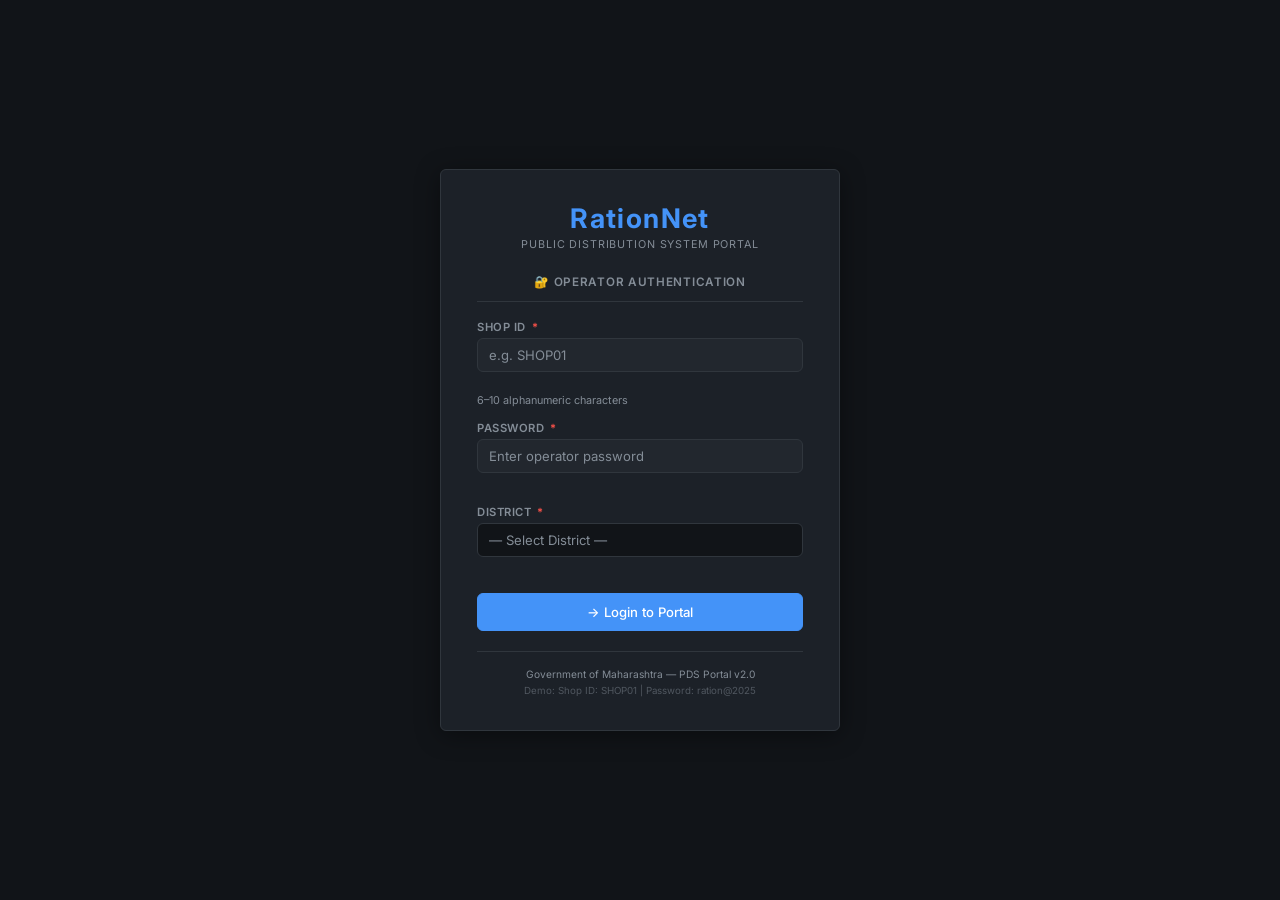
==== index.html @ d31e5815 "Restructured files to root: removed rationnet folder" ====
<!DOCTYPE html>
<html lang="en">
<head>
  <meta charset="UTF-8">
  <meta name="viewport" content="width=device-width, initial-scale=1.0">
  <title>RationNet — Login | Maharashtra PDS Portal</title>
  <meta name="description" content="RationNet - Government of Maharashtra Public Distribution System Operator Portal">
  <link rel="stylesheet" href="css/style.css">
  <link rel="stylesheet" href="css/components.css">
  <link rel="stylesheet" href="css/forms.css">
</head>
<body>
  <div id="toast-container"></div>

  <main class="login-page">
    <div class="login-card">
      <div class="login-logo">
        <span class="brand-name">RationNet</span>
        <span class="brand-sub">Public Distribution System Portal</span>
      </div>

      <p class="login-form-title">🔐 Operator Authentication</p>

      <form class="login-form" id="login-form" novalidate autocomplete="off">
        <input type="hidden" id="ben-edit-id" value="">

        <div class="form-group">
          <label class="form-label" for="shopId">Shop ID <span class="required">*</span></label>
          <input
            type="text"
            id="shopId"
            class="form-control"
            placeholder="e.g. SHOP01"
            maxlength="10"
            autocomplete="off"
            spellcheck="false"
          >
          <span class="field-error" id="err-shopId"></span>
          <span class="field-hint">6–10 alphanumeric characters</span>
        </div>

        <div class="form-group">
          <label class="form-label" for="password">Password <span class="required">*</span></label>
          <input
            type="password"
            id="password"
            class="form-control"
            placeholder="Enter operator password"
            autocomplete="off"
          >
          <span class="field-error" id="err-password"></span>
        </div>

        <div class="form-group">
          <label class="form-label" for="district">District <span class="required">*</span></label>
          <select id="district" class="form-control">
            <option value="">— Select District —</option>
            <option>Ahmednagar</option>
            <option>Akola</option>
            <option>Amravati</option>
            <option>Aurangabad</option>
            <option>Beed</option>
            <option>Bhandara</option>
            <option>Buldhana</option>
            <option>Chandrapur</option>
            <option>Dhule</option>
            <option>Gadchiroli</option>
            <option>Gondia</option>
            <option>Hingoli</option>
            <option>Jalgaon</option>
            <option>Jalna</option>
            <option>Kolhapur</option>
            <option>Latur</option>
            <option>Mumbai City</option>
            <option>Mumbai Suburban</option>
            <option>Nagpur</option>
            <option>Nanded</option>
            <option>Nandurbar</option>
            <option>Nashik</option>
            <option>Osmanabad</option>
            <option>Palghar</option>
            <option>Parbhani</option>
            <option>Pune</option>
            <option>Raigad</option>
            <option>Ratnagiri</option>
            <option>Sangli</option>
            <option>Satara</option>
            <option>Sindhudurg</option>
            <option>Solapur</option>
            <option>Thane</option>
            <option>Wardha</option>
            <option>Washim</option>
            <option>Yavatmal</option>
          </select>
          <span class="field-error" id="err-district"></span>
        </div>

        <button type="submit" class="btn btn-primary btn-login" id="btn-login">
          <span id="btn-login-text">→ Login to Portal</span>
        </button>
      </form>

      <div class="login-footer-text">
        Government of Maharashtra — PDS Portal v2.0<br>
        <span style="opacity:0.5;font-size:0.65rem">Demo: Shop ID: SHOP01 | Password: ration@2025</span>
      </div>
    </div>
  </main>

  <script src="js/storage.js"></script>
  <script src="js/auth.js"></script>
</body>
</html>
---- css/style.css ----
/* RationNet — Simple Dark Mode */

@import url('https://fonts.googleapis.com/css2?family=Inter:wght@400;500;600;700&display=swap');

:root {
  --bg: #111418;
  --bg-card: #1c2128;
  --bg-elevated: #22272e;
  --border: #30363d;
  --accent: #4493f8;
  --accent-light: rgba(68, 147, 248, 0.1);
  --text: #e6edf3;
  --text-muted: #848d97;
  --green: #3fb950;
  --green-bg: rgba(63, 185, 80, 0.1);
  --amber: #d29922;
  --amber-bg: rgba(210, 153, 34, 0.1);
  --red: #f85149;
  --red-bg: rgba(248, 81, 73, 0.1);
  --blue: #4493f8;
  --blue-bg: rgba(68, 147, 248, 0.1);
  --sidebar-width: 200px;
  --navbar-height: 52px;
  --radius: 6px;
}

*, *::before, *::after { box-sizing: border-box; margin: 0; padding: 0; }

html { font-size: 15px; }

body {
  background: var(--bg);
  color: var(--text);
  font-family: 'Inter', system-ui, sans-serif;
  min-height: 100vh;
}

h1, h2, h3, h4 { font-weight: 600; color: var(--text); line-height: 1.3; }
h1 { font-size: 1.4rem; }
h2 { font-size: 1.15rem; }

a { color: var(--accent); text-decoration: none; }
a:hover { text-decoration: underline; }

/* Layout */
.app-layout { display: flex; flex-direction: column; min-height: 100vh; }
.app-body { display: flex; flex: 1; padding-top: var(--navbar-height); }
.main-content {
  flex: 1;
  margin-left: var(--sidebar-width);
  padding: 24px 28px;
  min-height: calc(100vh - var(--navbar-height));
}

/* Page header */
.page-header {
  margin-bottom: 20px;
  display: flex;
  align-items: center;
  justify-content: space-between;
  flex-wrap: wrap;
  gap: 10px;
  padding-bottom: 14px;
  border-bottom: 1px solid var(--border);
}
.page-title { font-size: 1.3rem; font-weight: 700; }

/* Cards */
.card {
  background: var(--bg-card);
  border: 1px solid var(--border);
  border-radius: var(--radius);
  padding: 18px 20px;
}

/* KPI Grid */
.kpi-grid {
  display: grid;
  grid-template-columns: repeat(auto-fit, minmax(180px, 1fr));
  gap: 14px;
  margin-bottom: 22px;
}

.kpi-card {
  background: var(--bg-card);
  border: 1px solid var(--border);
  border-radius: var(--radius);
  padding: 18px 20px;
  display: flex;
  align-items: flex-start;
  gap: 14px;
}

.kpi-icon { font-size: 1.6rem; flex-shrink: 0; }
.kpi-value {
  font-size: 2rem;
  font-weight: 700;
  color: var(--accent);
  line-height: 1;
  margin-bottom: 3px;
}
.kpi-label { font-size: 0.78rem; color: var(--text-muted); font-weight: 500; }

/* Alert banner */
.alert-banner {
  display: flex;
  align-items: center;
  gap: 8px;
  padding: 10px 14px;
  border-radius: var(--radius);
  font-size: 0.875rem;
  margin-bottom: 16px;
  border: 1px solid;
}
.alert-banner.amber { background: var(--amber-bg); border-color: rgba(210,153,34,0.35); color: var(--amber); }
.alert-banner.red   { background: var(--red-bg);   border-color: rgba(248,81,73,0.35);  color: var(--red); }
.alert-banner.green { background: var(--green-bg); border-color: rgba(63,185,80,0.35);  color: var(--green); }

/* Tables */
.table-container {
  background: var(--bg-card);
  border: 1px solid var(--border);
  border-radius: var(--radius);
  overflow: hidden;
  margin-bottom: 20px;
}

.table-toolbar {
  display: flex;
  align-items: center;
  justify-content: space-between;
  padding: 12px 16px;
  border-bottom: 1px solid var(--border);
  background: var(--bg-elevated);
  gap: 10px;
  flex-wrap: wrap;
}

.table-toolbar-title { font-size: 0.82rem; font-weight: 600; color: var(--text-muted); text-transform: uppercase; letter-spacing: 0.05em; }
.table-count { font-size: 0.78rem; color: var(--text-muted); }

.data-table { width: 100%; border-collapse: collapse; font-size: 0.85rem; }
.data-table thead tr { background: var(--bg-elevated); }
.data-table th {
  padding: 10px 14px;
  text-align: left;
  font-size: 0.75rem;
  font-weight: 600;
  text-transform: uppercase;
  letter-spacing: 0.05em;
  color: var(--text-muted);
  border-bottom: 1px solid var(--border);
  white-space: nowrap;
}
.data-table td {
  padding: 10px 14px;
  border-bottom: 1px solid var(--border);
  vertical-align: middle;
  color: var(--text);
}
.data-table tbody tr:last-child td { border-bottom: none; }
.data-table tbody tr:nth-child(even) { background: rgba(255,255,255,0.02); }
.data-table tbody tr:hover { background: var(--accent-light); }

/* Progress bar */
.progress-bar-wrap { width: 100%; height: 6px; background: var(--border); border-radius: 3px; overflow: hidden; }
.progress-bar-fill { height: 100%; border-radius: 3px; background: var(--accent); transition: width 0.4s ease; }
.progress-bar-fill.amber { background: var(--amber); }
.progress-bar-fill.red   { background: var(--red); }

/* Badges */
.badge {
  display: inline-flex;
  align-items: center;
  padding: 2px 9px;
  border-radius: 20px;
  font-size: 0.7rem;
  font-weight: 600;
  text-transform: uppercase;
  letter-spacing: 0.04em;
}
.badge-green { background: var(--green-bg); color: var(--green); border: 1px solid rgba(63,185,80,0.3); }
.badge-amber { background: var(--amber-bg); color: var(--amber); border: 1px solid rgba(210,153,34,0.3); }
.badge-red   { background: var(--red-bg);   color: var(--red);   border: 1px solid rgba(248,81,73,0.3); }
.badge-blue  { background: var(--blue-bg);  color: var(--blue);  border: 1px solid rgba(68,147,248,0.3); }
.badge-cyan  { background: var(--accent-light); color: var(--accent); border: 1px solid rgba(68,147,248,0.3); }

/* Buttons */
.btn {
  display: inline-flex;
  align-items: center;
  gap: 5px;
  padding: 7px 16px;
  border-radius: var(--radius);
  font-size: 0.85rem;
  font-weight: 500;
  cursor: pointer;
  border: 1px solid transparent;
  text-decoration: none;
  white-space: nowrap;
  font-family: inherit;
  transition: background 0.15s, border-color 0.15s;
}
.btn-primary  { background: var(--accent); color: #fff; border-color: var(--accent); }
.btn-primary:hover { background: #3a7fd6; }
.btn-secondary { background: var(--bg-elevated); color: var(--text); border-color: var(--border); }
.btn-secondary:hover { background: var(--border); }
.btn-danger   { background: transparent; color: var(--red); border-color: rgba(248,81,73,0.3); }
.btn-danger:hover { background: var(--red-bg); }
.btn-amber    { background: var(--amber); color: #111; border-color: var(--amber); }
.btn-amber:hover { background: #b8860b; }
.btn-sm { padding: 4px 10px; font-size: 0.78rem; }
.btn:disabled { opacity: 0.4; cursor: not-allowed; }

/* Empty state */
.empty-state { text-align: center; padding: 36px 24px; color: var(--text-muted); font-size: 0.85rem; }
.empty-state .empty-icon { font-size: 2rem; margin-bottom: 8px; display: block; }

/* Scrollbar */
::-webkit-scrollbar { width: 5px; height: 5px; }
::-webkit-scrollbar-track { background: var(--bg); }
::-webkit-scrollbar-thumb { background: var(--border); border-radius: 3px; }

/* Animations */
@keyframes toastIn  { from { opacity: 0; transform: translateX(100%); } to { opacity: 1; transform: translateX(0); } }
@keyframes toastOut { from { opacity: 1; } to { opacity: 0; transform: translateX(100%); } }
@keyframes modalIn  { from { opacity: 0; transform: scale(0.96); } to { opacity: 1; transform: scale(1); } }
@keyframes spin     { to { transform: rotate(360deg); } }

.spinner {
  width: 24px; height: 24px;
  border: 2px solid var(--border);
  border-top-color: var(--accent);
  border-radius: 50%;
  animation: spin 0.7s linear infinite;
  display: inline-block;
}

/* Responsive */
@media (max-width: 768px) {
  .main-content { margin-left: 0; padding: 14px; }
  .kpi-grid { grid-template-columns: repeat(2, 1fr); }
}

/* Print */
@media print {
  .app-navbar, .app-sidebar, .no-print { display: none !important; }
  .main-content { margin-left: 0 !important; padding: 0 !important; }
  body { background: white; color: black; }
  .data-table th, .data-table td { color: black; border-color: #ccc; }
}
---- css/components.css ----
/* RationNet — Components (Dark) */

/* Navbar */
.app-navbar {
  position: fixed;
  top: 0; left: 0; right: 0;
  height: var(--navbar-height);
  background: var(--bg-card);
  border-bottom: 1px solid var(--border);
  display: flex;
  align-items: center;
  padding: 0 20px;
  z-index: 100;
  gap: 14px;
}
.navbar-brand { font-size: 1.1rem; font-weight: 700; color: var(--accent); white-space: nowrap; }
.navbar-center { flex: 1; text-align: center; }
.navbar-shop-info { display: flex; flex-direction: column; align-items: center; gap: 1px; }
.navbar-shop-name { font-size: 0.875rem; font-weight: 600; color: var(--text); }
.navbar-shop-id   { font-size: 0.7rem; color: var(--text-muted); }
.navbar-actions   { display: flex; align-items: center; gap: 8px; }

.btn-logout {
  padding: 5px 12px;
  background: transparent;
  color: var(--text-muted);
  border: 1px solid var(--border);
  border-radius: var(--radius);
  font-size: 0.8rem;
  cursor: pointer;
  font-family: inherit;
  transition: all 0.15s;
}
.btn-logout:hover { color: var(--red); border-color: rgba(248,81,73,0.4); background: var(--red-bg); }

.sidebar-toggle {
  display: none;
  background: transparent;
  border: 1px solid var(--border);
  color: var(--text-muted);
  border-radius: var(--radius);
  padding: 5px 9px;
  cursor: pointer;
  font-size: 1rem;
  line-height: 1;
  font-family: inherit;
}

/* Sidebar */
.app-sidebar {
  position: fixed;
  top: var(--navbar-height); left: 0;
  width: var(--sidebar-width);
  height: calc(100vh - var(--navbar-height));
  background: var(--bg-card);
  border-right: 1px solid var(--border);
  display: flex; flex-direction: column;
  overflow-y: auto; z-index: 90;
  transition: transform 0.2s ease;
}
.sidebar-nav { padding: 10px 0; flex: 1; }
.sidebar-section-label {
  font-size: 0.65rem; font-weight: 600;
  text-transform: uppercase; letter-spacing: 0.1em;
  color: var(--text-muted); padding: 10px 16px 4px;
}
.sidebar-link {
  display: flex; align-items: center; gap: 8px;
  padding: 9px 16px;
  color: var(--text-muted);
  font-size: 0.875rem; font-weight: 500;
  text-decoration: none;
  border-left: 3px solid transparent;
  transition: all 0.15s;
}
.sidebar-link .nav-icon { font-size: 1rem; width: 20px; text-align: center; flex-shrink: 0; }
.sidebar-link:hover { background: var(--bg-elevated); color: var(--text); text-decoration: none; }
.sidebar-link.active { color: var(--accent); background: var(--accent-light); border-left-color: var(--accent); font-weight: 600; }
.sidebar-footer { padding: 12px 16px; border-top: 1px solid var(--border); font-size: 0.68rem; color: var(--text-muted); line-height: 1.6; }

@media (max-width: 768px) {
  .app-sidebar { transform: translateX(-100%); }
  .app-sidebar.open { transform: translateX(0); box-shadow: 2px 0 20px rgba(0,0,0,0.5); }
  .sidebar-toggle { display: inline-flex; align-items: center; }
  .sidebar-overlay { display: none; position: fixed; inset: 0; background: rgba(0,0,0,0.5); z-index: 89; }
  .sidebar-overlay.active { display: block; }
}

/* Modal */
.modal-overlay {
  display: none; position: fixed; inset: 0;
  background: rgba(0,0,0,0.6);
  z-index: 1000; align-items: center; justify-content: center;
}
.modal-overlay.active { display: flex; }
.modal-box {
  background: var(--bg-elevated);
  border: 1px solid var(--border);
  border-radius: var(--radius);
  padding: 24px 28px; max-width: 400px; width: 90%;
  box-shadow: 0 8px 30px rgba(0,0,0,0.5);
  animation: modalIn 0.18s ease;
}
.modal-icon    { font-size: 1.8rem; margin-bottom: 10px; display: block; text-align: center; }
.modal-title   { font-size: 1.05rem; font-weight: 600; margin-bottom: 8px; text-align: center; color: var(--text); }
.modal-message { font-size: 0.875rem; color: var(--text-muted); text-align: center; line-height: 1.5; margin-bottom: 20px; }
.modal-highlight { color: var(--accent); font-weight: 600; }
.modal-actions { display: flex; gap: 8px; justify-content: center; }

/* Toasts */
#toast-container {
  position: fixed; bottom: 20px; right: 20px;
  z-index: 2000; display: flex; flex-direction: column; gap: 6px; align-items: flex-end;
}
.toast {
  display: flex; align-items: center; gap: 8px;
  padding: 10px 16px; border-radius: var(--radius);
  font-size: 0.84rem; min-width: 260px; max-width: 360px;
  border: 1px solid; cursor: pointer;
  background: var(--bg-elevated);
  box-shadow: 0 4px 16px rgba(0,0,0,0.4);
  animation: toastIn 0.25s ease;
}
.toast.success { border-color: rgba(63,185,80,0.4); color: var(--green); }
.toast.error   { border-color: rgba(248,81,73,0.4); color: var(--red); }
.toast.warning { border-color: rgba(210,153,34,0.4); color: var(--amber); }
.toast.info    { border-color: rgba(68,147,248,0.4); color: var(--accent); }
.toast.dismissing { animation: toastOut 0.25s ease forwards; }
.toast-icon { font-size: 1rem; flex-shrink: 0; }
.toast-msg  { flex: 1; line-height: 1.4; }

/* Search */
.search-wrap { position: relative; flex: 1; max-width: 260px; }
.search-wrap .search-icon { position: absolute; left: 10px; top: 50%; transform: translateY(-50%); font-size: 0.82rem; color: var(--text-muted); pointer-events: none; }
.search-input {
  width: 100%; padding: 7px 12px 7px 30px;
  background: var(--bg-elevated); border: 1px solid var(--border);
  border-radius: var(--radius); color: var(--text);
  font-size: 0.82rem; font-family: inherit; outline: none;
}
.search-input::placeholder { color: var(--text-muted); }
.search-input:focus { border-color: var(--accent); }

/* Action buttons */
.action-btns { display: flex; gap: 5px; align-items: center; }

/* Section divider */
.section-divider { height: 1px; background: var(--border); margin: 20px 0; }

/* Form section */
.form-section {
  background: var(--bg-card);
  border: 1px solid var(--border);
  border-radius: var(--radius);
  padding: 20px; margin-bottom: 20px;
}
.form-section-title {
  font-size: 0.78rem; font-weight: 600;
  text-transform: uppercase; letter-spacing: 0.06em;
  color: var(--text-muted); margin-bottom: 16px;
  padding-bottom: 10px; border-bottom: 1px solid var(--border);
}
---- css/forms.css ----
/* RationNet — Forms (Dark) */

.form-grid   { display: grid; grid-template-columns: repeat(auto-fit, minmax(190px, 1fr)); gap: 14px; align-items: end; }
.form-grid-2 { display: grid; grid-template-columns: repeat(2, 1fr); gap: 14px; }
.form-grid-3 { display: grid; grid-template-columns: repeat(3, 1fr); gap: 14px; }
.form-row    { display: flex; gap: 14px; align-items: flex-end; flex-wrap: wrap; }
.form-col    { flex: 1; min-width: 150px; }
.col-full    { grid-column: 1 / -1; }

.form-group  { display: flex; flex-direction: column; gap: 4px; }

.form-label {
  font-size: 0.75rem; font-weight: 600;
  text-transform: uppercase; letter-spacing: 0.05em;
  color: var(--text-muted);
}
.form-label .required { color: var(--red); margin-left: 2px; }

.form-control {
  width: 100%; padding: 8px 11px;
  background: var(--bg-elevated);
  border: 1px solid var(--border);
  border-radius: var(--radius);
  color: var(--text); font-family: inherit;
  font-size: 0.875rem; outline: none;
  appearance: none; -webkit-appearance: none;
  transition: border-color 0.15s;
}
.form-control::placeholder { color: var(--text-muted); }
.form-control:focus { border-color: var(--accent); }
.form-control:read-only { background: var(--bg); color: var(--text-muted); cursor: not-allowed; }
.form-control.is-invalid { border-color: var(--red); }
.form-control.is-valid   { border-color: var(--green); }

select.form-control {
  background-image: url("data:image/svg+xml,%3Csvg xmlns='http://www.w3.org/2000/svg' width='12' height='8' viewBox='0 0 12 8'%3E%3Cpath d='M1 1l5 5 5-5' stroke='%23848d97' stroke-width='1.5' fill='none' stroke-linecap='round'/%3E%3C/svg%3E");
  background-repeat: no-repeat;
  background-position: right 10px center;
  padding-right: 28px; cursor: pointer;
}
select.form-control option { background: var(--bg-elevated); color: var(--text); }

textarea.form-control { min-height: 70px; resize: vertical; line-height: 1.5; }

.field-error { font-size: 0.72rem; color: var(--red); min-height: 14px; line-height: 1.4; }
.field-hint  { font-size: 0.72rem; color: var(--text-muted); }

/* Input + button group */
.input-btn-group { display: flex; }
.input-btn-group .form-control { border-radius: var(--radius) 0 0 var(--radius); flex: 1; }
.input-btn-group .btn-lookup {
  padding: 8px 12px;
  background: var(--bg); border: 1px solid var(--border);
  border-left: none; border-radius: 0 var(--radius) var(--radius) 0;
  color: var(--accent); font-size: 0.8rem; font-family: inherit; cursor: pointer; white-space: nowrap;
}
.input-btn-group .btn-lookup:hover { background: var(--accent-light); }

/* Dynamic item rows */
.items-table-wrap { border: 1px solid var(--border); border-radius: var(--radius); overflow: hidden; margin-bottom: 10px; }
.items-table { width: 100%; border-collapse: collapse; font-size: 0.84rem; }
.items-table th {
  padding: 8px 12px; background: var(--bg-elevated);
  font-size: 0.72rem; font-weight: 600; text-transform: uppercase;
  letter-spacing: 0.05em; color: var(--text-muted);
  border-bottom: 1px solid var(--border); text-align: left;
}
.items-table td { padding: 7px 8px; border-bottom: 1px solid var(--border); vertical-align: middle; }
.items-table tr:last-child td { border-bottom: none; }
.items-table .form-control { padding: 6px 9px; font-size: 0.82rem; }
.stock-avail-hint { font-size: 0.68rem; color: var(--text-muted); padding-top: 2px; }
.stock-avail-hint.low      { color: var(--amber); }
.stock-avail-hint.critical { color: var(--red); }

/* Form actions */
.form-actions {
  display: flex; gap: 8px; align-items: center;
  margin-top: 16px; padding-top: 14px;
  border-top: 1px solid var(--border); flex-wrap: wrap;
}

/* Filter bar */
.filter-bar {
  background: var(--bg-card); border: 1px solid var(--border);
  border-radius: var(--radius); padding: 14px 16px;
  margin-bottom: 16px; display: flex; gap: 12px; align-items: flex-end; flex-wrap: wrap;
}
.filter-bar .form-group { flex: 1; min-width: 130px; }

/* Login page */
.login-page {
  min-height: 100vh; display: flex;
  align-items: center; justify-content: center;
  padding: 24px; background: var(--bg);
}
.login-card {
  background: var(--bg-card); border: 1px solid var(--border);
  border-radius: var(--radius); padding: 32px 36px;
  width: 100%; max-width: 400px;
  box-shadow: 0 4px 24px rgba(0,0,0,0.4);
}
.login-logo { text-align: center; margin-bottom: 24px; }
.login-logo .brand-name {
  font-size: 1.8rem; font-weight: 700; color: var(--accent);
  letter-spacing: 0.05em; display: block;
}
.login-logo .brand-sub {
  font-size: 0.72rem; color: var(--text-muted);
  letter-spacing: 0.08em; text-transform: uppercase;
  margin-top: 3px; display: block;
}
.login-form-title {
  font-size: 0.78rem; font-weight: 600; color: var(--text-muted);
  text-transform: uppercase; letter-spacing: 0.06em;
  margin-bottom: 18px; padding-bottom: 12px;
  border-bottom: 1px solid var(--border); text-align: center;
}
.login-form { display: flex; flex-direction: column; gap: 14px; }
.btn-login { width: 100%; padding: 10px; justify-content: center; font-size: 0.875rem; margin-top: 4px; }
.login-footer-text {
  margin-top: 20px; padding-top: 14px; border-top: 1px solid var(--border);
  text-align: center; font-size: 0.68rem; color: var(--text-muted); line-height: 1.6;
}

input[type="date"].form-control,
input[type="number"].form-control { color-scheme: dark; }

@media (max-width: 768px) {
  .form-grid-2, .form-grid-3 { grid-template-columns: 1fr; }
  .login-card { padding: 24px 18px; }
}
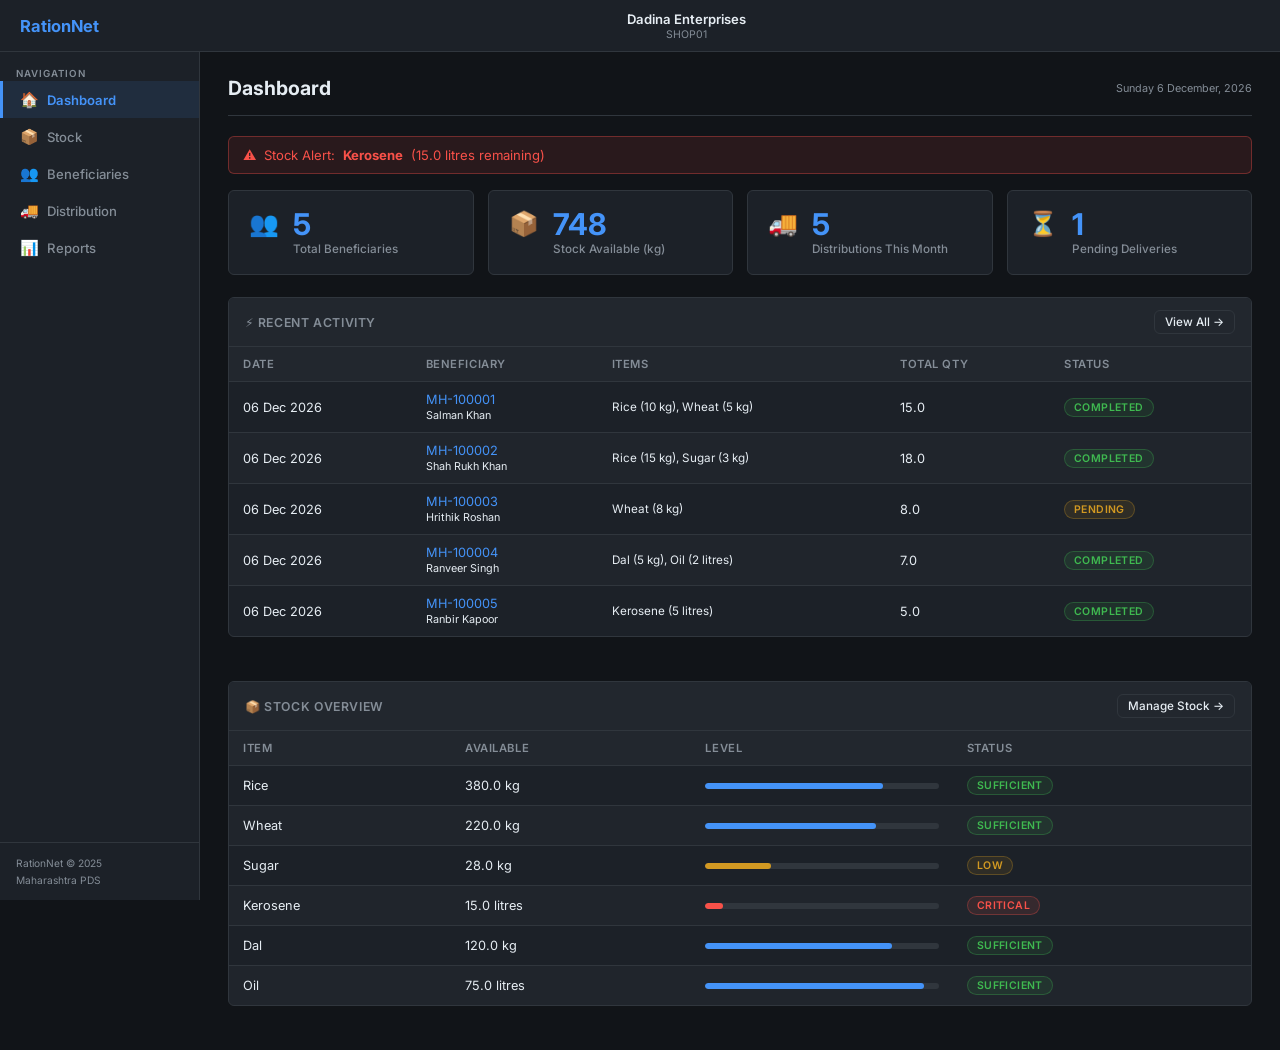
==== commit 66121e9c: "Remove authentication and consolidate dashboard to index.html" ====
--- a/index.html
+++ b/index.html
@@ -3,111 +3,174 @@
 <head>
   <meta charset="UTF-8">
   <meta name="viewport" content="width=device-width, initial-scale=1.0">
-  <title>RationNet — Login | Maharashtra PDS Portal</title>
-  <meta name="description" content="RationNet - Government of Maharashtra Public Distribution System Operator Portal">
+  <title>RationNet — Dashboard</title>
   <link rel="stylesheet" href="css/style.css">
   <link rel="stylesheet" href="css/components.css">
   <link rel="stylesheet" href="css/forms.css">
 </head>
 <body>
   <div id="toast-container"></div>
+  <div id="sidebar-overlay" class="sidebar-overlay"></div>
 
-  <main class="login-page">
-    <div class="login-card">
-      <div class="login-logo">
-        <span class="brand-name">RationNet</span>
-        <span class="brand-sub">Public Distribution System Portal</span>
+  <!-- Confirm Modal -->
+  <div class="modal-overlay" id="confirm-modal">
+    <div class="modal-box">
+      <span class="modal-icon">⚠️</span>
+      <div class="modal-title">Confirm Action</div>
+      <div class="modal-message"></div>
+      <div class="modal-actions">
+        <button class="btn btn-secondary" id="modal-cancel-btn">Cancel</button>
+        <button class="btn btn-primary" id="modal-confirm-btn">Confirm</button>
       </div>
+    </div>
+  </div>
 
-      <p class="login-form-title">🔐 Operator Authentication</p>
+  <div class="app-layout">
+    <!-- Navbar -->
+    <nav class="app-navbar">
+      <button class="sidebar-toggle" id="sidebar-toggle">☰</button>
+      <div class="navbar-brand">
+        <span class="brand-dot"></span>
+        RationNet
+      </div>
+      <div class="navbar-center">
+        <div class="navbar-shop-info">
+          <span class="navbar-shop-name" id="navbar-shop-name">—</span>
+          <span class="navbar-shop-id" id="navbar-shop-id">—</span>
+        </div>
+      </div>
+    </nav>
 
-      <form class="login-form" id="login-form" novalidate autocomplete="off">
-        <input type="hidden" id="ben-edit-id" value="">
+    <div class="app-body">
+      <!-- Sidebar -->
+      <aside class="app-sidebar" id="app-sidebar">
+        <nav class="sidebar-nav">
+          <span class="sidebar-section-label">Navigation</span>
+          <a href="index.html" class="sidebar-link active">
+            <span class="nav-icon">🏠</span>
+            <span class="nav-label">Dashboard</span>
+          </a>
+          <a href="stock.html" class="sidebar-link">
+            <span class="nav-icon">📦</span>
+            <span class="nav-label">Stock</span>
+          </a>
+          <a href="beneficiaries.html" class="sidebar-link">
+            <span class="nav-icon">👥</span>
+            <span class="nav-label">Beneficiaries</span>
+          </a>
+          <a href="distribution.html" class="sidebar-link">
+            <span class="nav-icon">🚚</span>
+            <span class="nav-label">Distribution</span>
+          </a>
+          <a href="reports.html" class="sidebar-link">
+            <span class="nav-icon">📊</span>
+            <span class="nav-label">Reports</span>
+          </a>
+        </nav>
+        <div class="sidebar-footer">
+          RationNet © 2025<br>
+          Maharashtra PDS
+        </div>
+      </aside>
 
-        <div class="form-group">
-          <label class="form-label" for="shopId">Shop ID <span class="required">*</span></label>
-          <input
-            type="text"
-            id="shopId"
-            class="form-control"
-            placeholder="e.g. SHOP01"
-            maxlength="10"
-            autocomplete="off"
-            spellcheck="false"
-          >
-          <span class="field-error" id="err-shopId"></span>
-          <span class="field-hint">6–10 alphanumeric characters</span>
+      <!-- Main Content -->
+      <main class="main-content">
+        <div class="page-header">
+          <h1 class="page-title">Dashboard</h1>
+          <span style="font-family:var(--font-body);font-size:0.72rem;color:var(--text-muted)" id="current-date"></span>
         </div>
 
-        <div class="form-group">
-          <label class="form-label" for="password">Password <span class="required">*</span></label>
-          <input
-            type="password"
-            id="password"
-            class="form-control"
-            placeholder="Enter operator password"
-            autocomplete="off"
-          >
-          <span class="field-error" id="err-password"></span>
+        <!-- Stock Alert Container -->
+        <div id="stock-alerts" style="display:none;margin-bottom:16px"></div>
+
+        <!-- KPI Grid -->
+        <div class="kpi-grid">
+          <div class="kpi-card">
+            <div class="kpi-icon">👥</div>
+            <div class="kpi-data">
+              <div class="kpi-value" id="kpi-beneficiaries">0</div>
+              <div class="kpi-label">Total Beneficiaries</div>
+            </div>
+          </div>
+          <div class="kpi-card">
+            <div class="kpi-icon">📦</div>
+            <div class="kpi-data">
+              <div class="kpi-value" id="kpi-stock">0</div>
+              <div class="kpi-label">Stock Available (kg)</div>
+            </div>
+          </div>
+          <div class="kpi-card">
+            <div class="kpi-icon">🚚</div>
+            <div class="kpi-data">
+              <div class="kpi-value" id="kpi-dist-month">0</div>
+              <div class="kpi-label">Distributions This Month</div>
+            </div>
+          </div>
+          <div class="kpi-card">
+            <div class="kpi-icon">⏳</div>
+            <div class="kpi-data">
+              <div class="kpi-value" id="kpi-pending">0</div>
+              <div class="kpi-label">Pending Deliveries</div>
+            </div>
+          </div>
         </div>
 
-        <div class="form-group">
-          <label class="form-label" for="district">District <span class="required">*</span></label>
-          <select id="district" class="form-control">
-            <option value="">— Select District —</option>
-            <option>Ahmednagar</option>
-            <option>Akola</option>
-            <option>Amravati</option>
-            <option>Aurangabad</option>
-            <option>Beed</option>
-            <option>Bhandara</option>
-            <option>Buldhana</option>
-            <option>Chandrapur</option>
-            <option>Dhule</option>
-            <option>Gadchiroli</option>
-            <option>Gondia</option>
-            <option>Hingoli</option>
-            <option>Jalgaon</option>
-            <option>Jalna</option>
-            <option>Kolhapur</option>
-            <option>Latur</option>
-            <option>Mumbai City</option>
-            <option>Mumbai Suburban</option>
-            <option>Nagpur</option>
-            <option>Nanded</option>
-            <option>Nandurbar</option>
-            <option>Nashik</option>
-            <option>Osmanabad</option>
-            <option>Palghar</option>
-            <option>Parbhani</option>
-            <option>Pune</option>
-            <option>Raigad</option>
-            <option>Ratnagiri</option>
-            <option>Sangli</option>
-            <option>Satara</option>
-            <option>Sindhudurg</option>
-            <option>Solapur</option>
-            <option>Thane</option>
-            <option>Wardha</option>
-            <option>Washim</option>
-            <option>Yavatmal</option>
-          </select>
-          <span class="field-error" id="err-district"></span>
+        <!-- Two-column layout -->
+        <div style="display:grid;grid-template-columns:1fr 1fr;gap:20px;margin-bottom:24px">
+          <!-- Recent Activity -->
+          <div class="table-container" style="grid-column:1/-1">
+            <div class="table-toolbar">
+              <span class="table-toolbar-title">⚡ Recent Activity</span>
+              <a href="distribution.html" class="btn btn-secondary btn-sm">View All →</a>
+            </div>
+            <table class="data-table">
+              <thead>
+                <tr>
+                  <th>Date</th>
+                  <th>Beneficiary</th>
+                  <th>Items</th>
+                  <th>Total Qty</th>
+                  <th>Status</th>
+                </tr>
+              </thead>
+              <tbody id="recent-activity-body">
+                <tr><td colspan="5" class="empty-state"><span class="empty-icon">⏳</span>Loading…</td></tr>
+              </tbody>
+            </table>
+          </div>
         </div>
 
-        <button type="submit" class="btn btn-primary btn-login" id="btn-login">
-          <span id="btn-login-text">→ Login to Portal</span>
-        </button>
-      </form>
+        <!-- Stock Overview -->
+        <div class="table-container">
+          <div class="table-toolbar">
+            <span class="table-toolbar-title">📦 Stock Overview</span>
+            <a href="stock.html" class="btn btn-secondary btn-sm">Manage Stock →</a>
+          </div>
+          <table class="data-table">
+            <thead>
+              <tr>
+                <th>Item</th>
+                <th>Available</th>
+                <th>Level</th>
+                <th>Status</th>
+              </tr>
+            </thead>
+            <tbody id="stock-overview-body">
+              <tr><td colspan="4" class="empty-state"><span class="empty-icon">⏳</span>Loading…</td></tr>
+            </tbody>
+          </table>
+        </div>
+      </main>
+    </div>
+  </div>
 
-      <div class="login-footer-text">
-        Government of Maharashtra — PDS Portal v2.0<br>
-        <span style="opacity:0.5;font-size:0.65rem">Demo: Shop ID: SHOP01 | Password: ration@2025</span>
-      </div>
-    </div>
-  </main>
-
-  <script src="js/storage.js"></script>
-  <script src="js/auth.js"></script>
+  <script src="js/storage.js?v=2"></script>
+    <script src="js/dashboard.js"></script>
+  <script>
+    // Set current date
+    document.getElementById('current-date').textContent = new Date().toLocaleDateString('en-IN', {
+      weekday: 'long', day: 'numeric', month: 'long', year: 'numeric'
+    });
+  </script>
 </body>
 </html>
